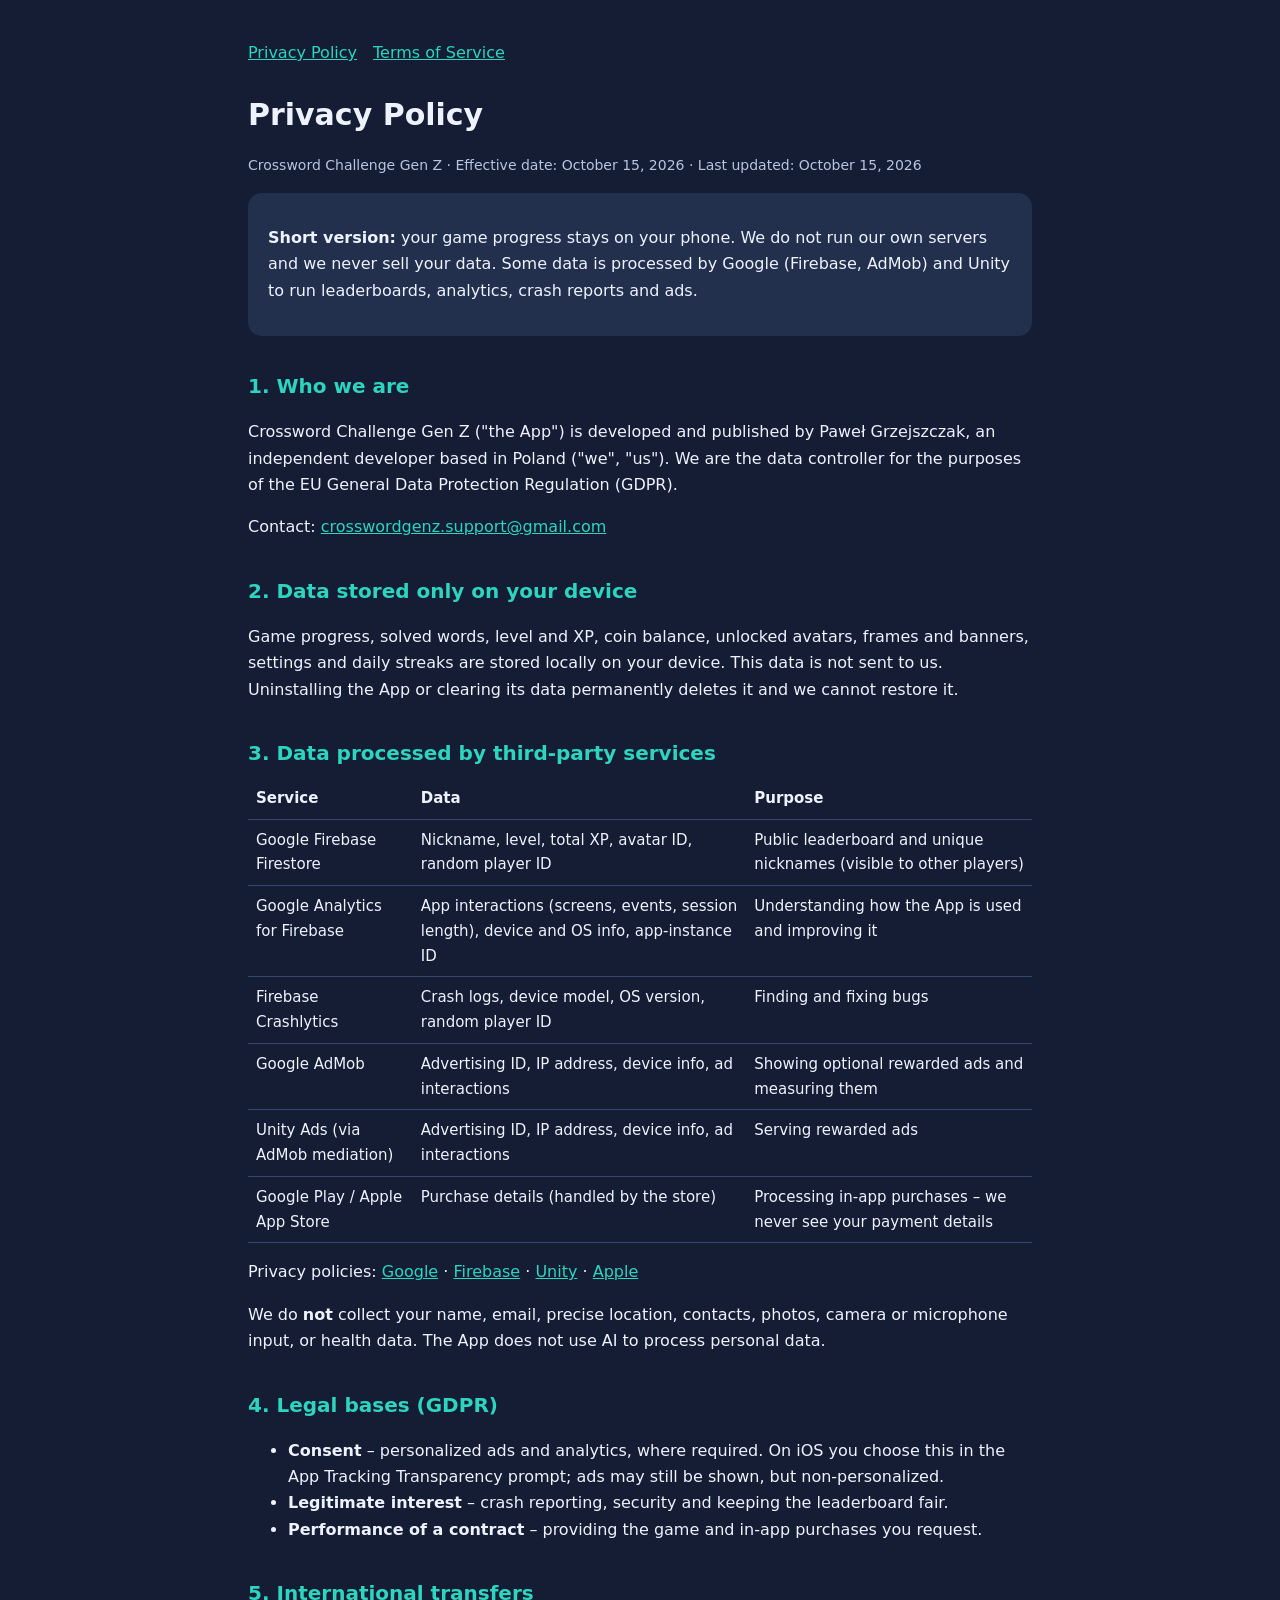
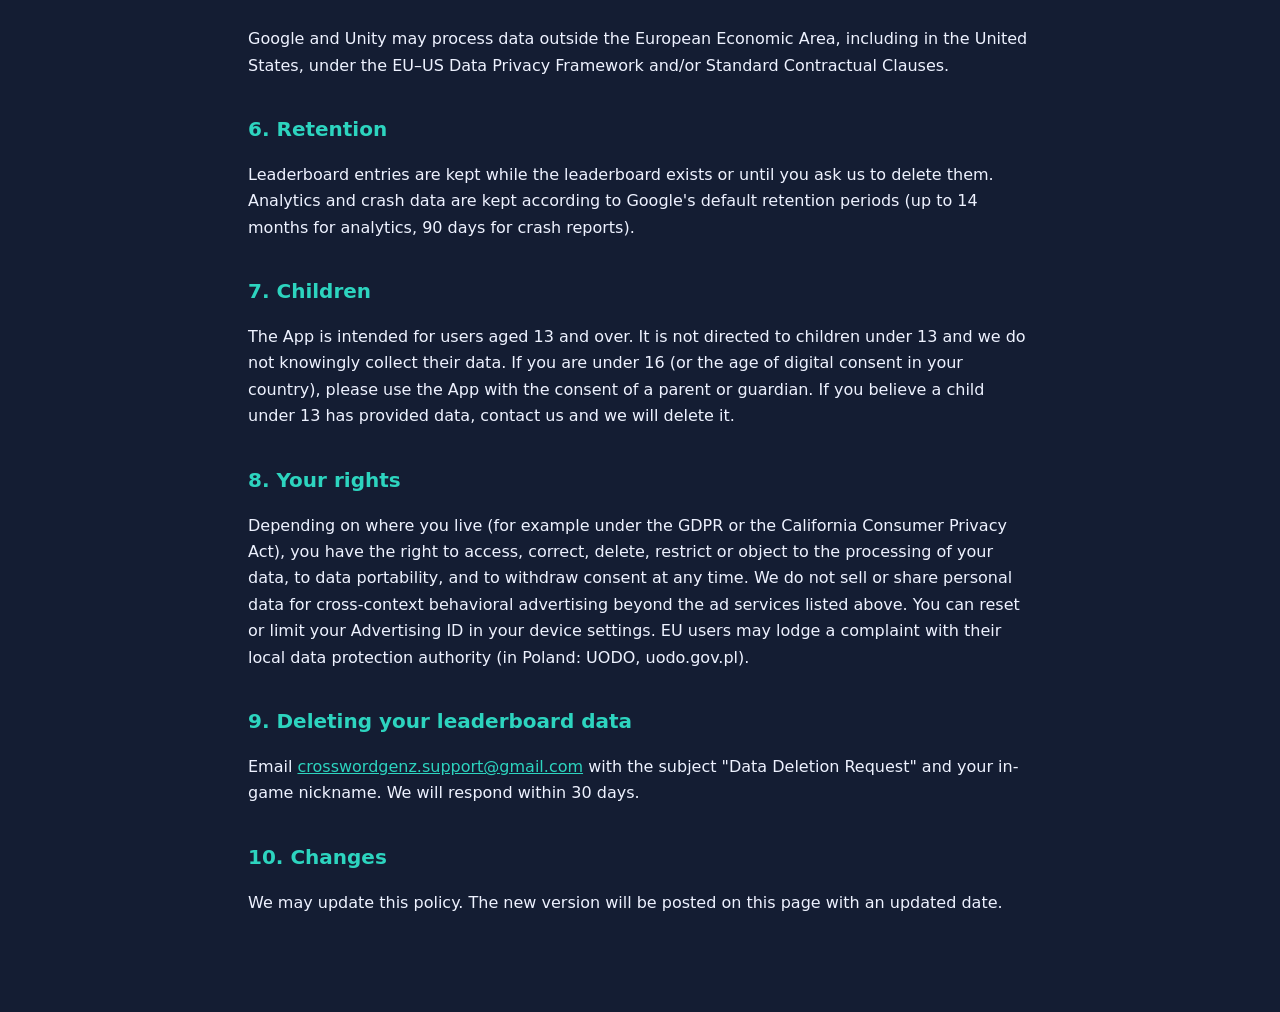
==== index.html @ 2d715bb1 "Privacy Policy and Terms of Service for Crossword Challenge Gen Z" ====
<!doctype html>
<html lang="en"><head><meta charset="utf-8"><meta name="viewport" content="width=device-width,initial-scale=1">
<title>Privacy Policy – Crossword Challenge Gen Z</title><link rel="stylesheet" href="style.css"></head>
<body><main>
<nav><a href="index.html">Privacy Policy</a><a href="terms.html">Terms of Service</a></nav>
<h1>Privacy Policy</h1>
<p class="muted">Crossword Challenge Gen Z · Effective date: October 15, 2026 · Last updated: October 15, 2026</p>

<div class="card">
<p><strong>Short version:</strong> your game progress stays on your phone. We do not run our own servers and we never sell your data. Some data is processed by Google (Firebase, AdMob) and Unity to run leaderboards, analytics, crash reports and ads.</p>
</div>

<h2>1. Who we are</h2>
<p>Crossword Challenge Gen Z ("the App") is developed and published by Paweł Grzejszczak, an independent developer based in Poland ("we", "us"). We are the data controller for the purposes of the EU General Data Protection Regulation (GDPR).</p>
<p>Contact: <a href="mailto:crosswordgenz.support@gmail.com">crosswordgenz.support@gmail.com</a></p>

<h2>2. Data stored only on your device</h2>
<p>Game progress, solved words, level and XP, coin balance, unlocked avatars, frames and banners, settings and daily streaks are stored locally on your device. This data is not sent to us. Uninstalling the App or clearing its data permanently deletes it and we cannot restore it.</p>

<h2>3. Data processed by third-party services</h2>
<table>
<tr><th>Service</th><th>Data</th><th>Purpose</th></tr>
<tr><td>Google Firebase Firestore</td><td>Nickname, level, total XP, avatar ID, random player ID</td><td>Public leaderboard and unique nicknames (visible to other players)</td></tr>
<tr><td>Google Analytics for Firebase</td><td>App interactions (screens, events, session length), device and OS info, app-instance ID</td><td>Understanding how the App is used and improving it</td></tr>
<tr><td>Firebase Crashlytics</td><td>Crash logs, device model, OS version, random player ID</td><td>Finding and fixing bugs</td></tr>
<tr><td>Google AdMob</td><td>Advertising ID, IP address, device info, ad interactions</td><td>Showing optional rewarded ads and measuring them</td></tr>
<tr><td>Unity Ads (via AdMob mediation)</td><td>Advertising ID, IP address, device info, ad interactions</td><td>Serving rewarded ads</td></tr>
<tr><td>Google Play / Apple App Store</td><td>Purchase details (handled by the store)</td><td>Processing in-app purchases – we never see your payment details</td></tr>
</table>
<p>Privacy policies: <a href="https://policies.google.com/privacy">Google</a> · <a href="https://firebase.google.com/support/privacy">Firebase</a> · <a href="https://unity.com/legal/privacy-policy">Unity</a> · <a href="https://www.apple.com/legal/privacy/">Apple</a></p>
<p>We do <strong>not</strong> collect your name, email, precise location, contacts, photos, camera or microphone input, or health data. The App does not use AI to process personal data.</p>

<h2>4. Legal bases (GDPR)</h2>
<ul>
<li><strong>Consent</strong> – personalized ads and analytics, where required. On iOS you choose this in the App Tracking Transparency prompt; ads may still be shown, but non-personalized.</li>
<li><strong>Legitimate interest</strong> – crash reporting, security and keeping the leaderboard fair.</li>
<li><strong>Performance of a contract</strong> – providing the game and in-app purchases you request.</li>
</ul>

<h2>5. International transfers</h2>
<p>Google and Unity may process data outside the European Economic Area, including in the United States, under the EU–US Data Privacy Framework and/or Standard Contractual Clauses.</p>

<h2>6. Retention</h2>
<p>Leaderboard entries are kept while the leaderboard exists or until you ask us to delete them. Analytics and crash data are kept according to Google's default retention periods (up to 14 months for analytics, 90 days for crash reports).</p>

<h2>7. Children</h2>
<p>The App is intended for users aged 13 and over. It is not directed to children under 13 and we do not knowingly collect their data. If you are under 16 (or the age of digital consent in your country), please use the App with the consent of a parent or guardian. If you believe a child under 13 has provided data, contact us and we will delete it.</p>

<h2>8. Your rights</h2>
<p>Depending on where you live (for example under the GDPR or the California Consumer Privacy Act), you have the right to access, correct, delete, restrict or object to the processing of your data, to data portability, and to withdraw consent at any time. We do not sell or share personal data for cross-context behavioral advertising beyond the ad services listed above. You can reset or limit your Advertising ID in your device settings. EU users may lodge a complaint with their local data protection authority (in Poland: UODO, uodo.gov.pl).</p>

<h2>9. Deleting your leaderboard data</h2>
<p>Email <a href="mailto:crosswordgenz.support@gmail.com?subject=Data%20Deletion%20Request">crosswordgenz.support@gmail.com</a> with the subject "Data Deletion Request" and your in-game nickname. We will respond within 30 days.</p>

<h2>10. Changes</h2>
<p>We may update this policy. The new version will be posted on this page with an updated date.</p>
</main></body></html>
---- style.css ----
:root{--bg:#141d33;--card:#22304d;--text:#eef2ff;--muted:#b8c4e0;--accent:#2dd4bf}
*{box-sizing:border-box}body{margin:0;background:var(--bg);color:var(--text);font:16px/1.65 system-ui,-apple-system,Segoe UI,Roboto,sans-serif}
main{max-width:820px;margin:0 auto;padding:40px 18px 80px}
h1{font-size:30px;margin:0 0 4px}h2{font-size:20px;margin:34px 0 8px;color:var(--accent)}
p,li{color:var(--text)}.muted{color:var(--muted);font-size:14px}a{color:var(--accent)}
.card{background:var(--card);border-radius:14px;padding:16px 20px;margin:16px 0}
table{width:100%;border-collapse:collapse;font-size:15px}td,th{border-bottom:1px solid #34466e;padding:8px;text-align:left;vertical-align:top}
nav{margin-bottom:24px}nav a{margin-right:16px}
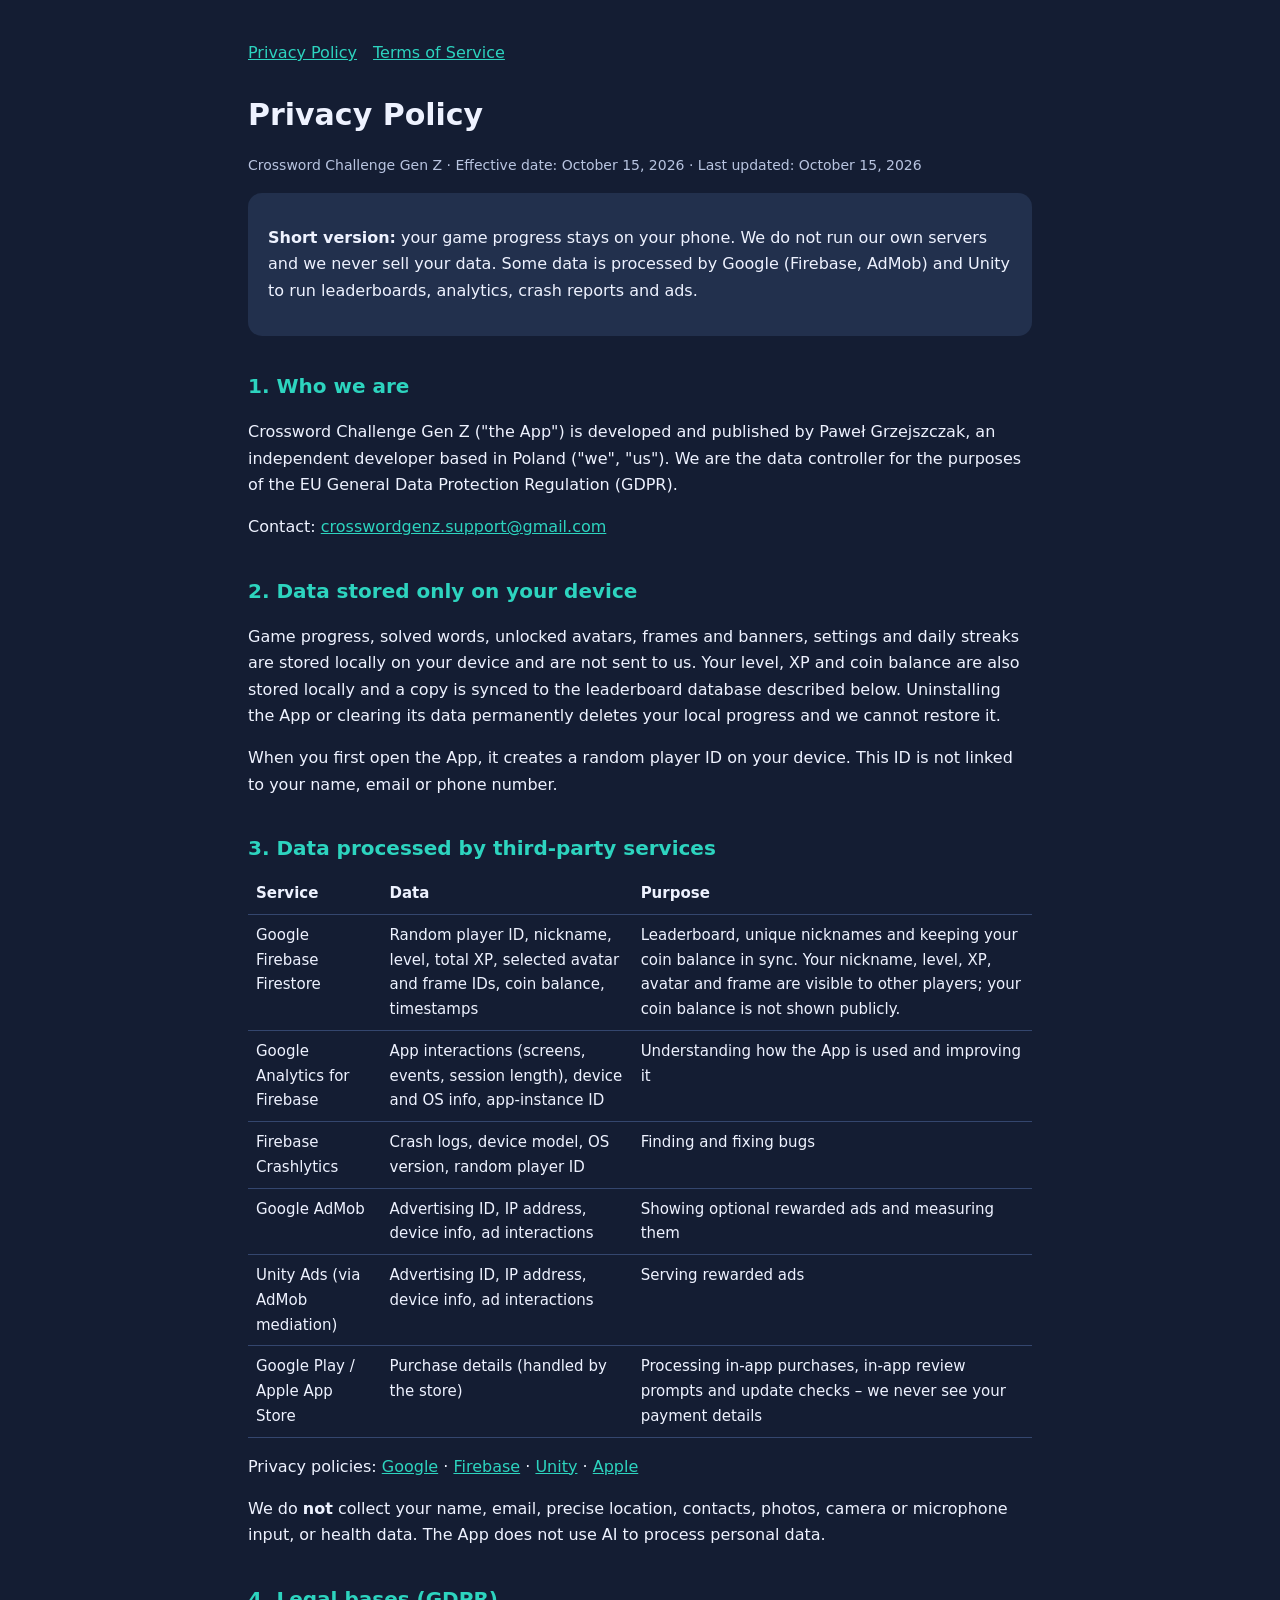
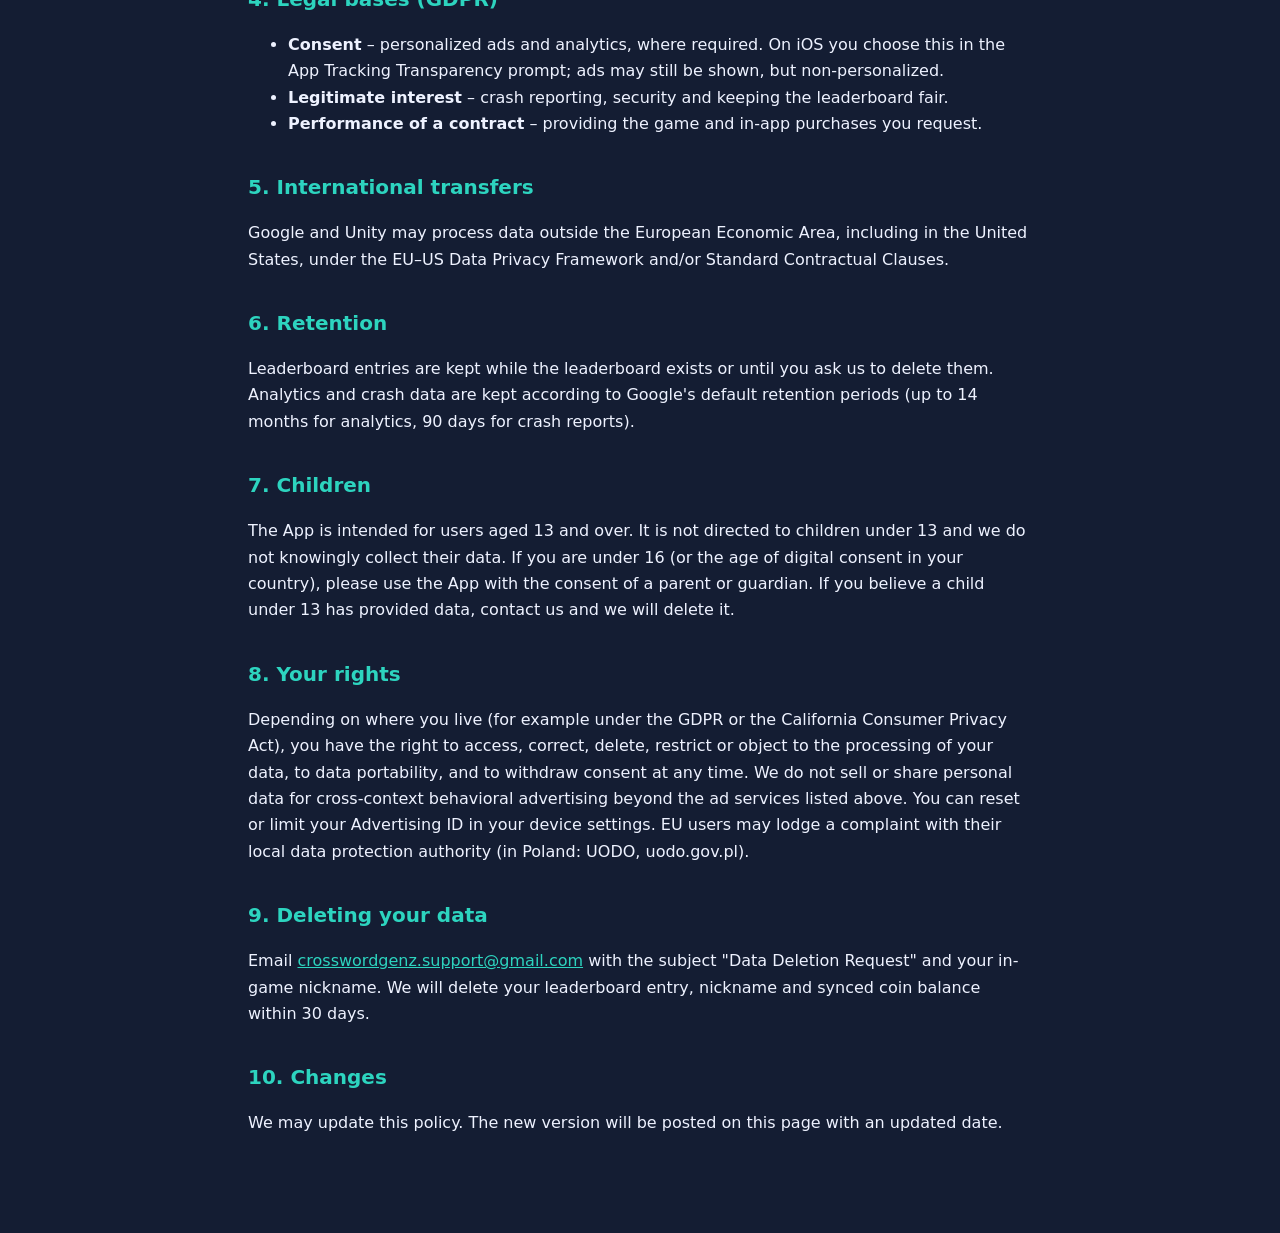
==== commit 34ce5060: "Privacy Policy: coin balance sync, leaderboard fields, player ID" ====
--- a/index.html
+++ b/index.html
@@ -15,17 +15,18 @@
 <p>Contact: <a href="mailto:crosswordgenz.support@gmail.com">crosswordgenz.support@gmail.com</a></p>
 
 <h2>2. Data stored only on your device</h2>
-<p>Game progress, solved words, level and XP, coin balance, unlocked avatars, frames and banners, settings and daily streaks are stored locally on your device. This data is not sent to us. Uninstalling the App or clearing its data permanently deletes it and we cannot restore it.</p>
+<p>Game progress, solved words, unlocked avatars, frames and banners, settings and daily streaks are stored locally on your device and are not sent to us. Your level, XP and coin balance are also stored locally and a copy is synced to the leaderboard database described below. Uninstalling the App or clearing its data permanently deletes your local progress and we cannot restore it.</p>
+<p>When you first open the App, it creates a random player ID on your device. This ID is not linked to your name, email or phone number.</p>
 
 <h2>3. Data processed by third-party services</h2>
 <table>
 <tr><th>Service</th><th>Data</th><th>Purpose</th></tr>
-<tr><td>Google Firebase Firestore</td><td>Nickname, level, total XP, avatar ID, random player ID</td><td>Public leaderboard and unique nicknames (visible to other players)</td></tr>
+<tr><td>Google Firebase Firestore</td><td>Random player ID, nickname, level, total XP, selected avatar and frame IDs, coin balance, timestamps</td><td>Leaderboard, unique nicknames and keeping your coin balance in sync. Your nickname, level, XP, avatar and frame are visible to other players; your coin balance is not shown publicly.</td></tr>
 <tr><td>Google Analytics for Firebase</td><td>App interactions (screens, events, session length), device and OS info, app-instance ID</td><td>Understanding how the App is used and improving it</td></tr>
 <tr><td>Firebase Crashlytics</td><td>Crash logs, device model, OS version, random player ID</td><td>Finding and fixing bugs</td></tr>
 <tr><td>Google AdMob</td><td>Advertising ID, IP address, device info, ad interactions</td><td>Showing optional rewarded ads and measuring them</td></tr>
 <tr><td>Unity Ads (via AdMob mediation)</td><td>Advertising ID, IP address, device info, ad interactions</td><td>Serving rewarded ads</td></tr>
-<tr><td>Google Play / Apple App Store</td><td>Purchase details (handled by the store)</td><td>Processing in-app purchases – we never see your payment details</td></tr>
+<tr><td>Google Play / Apple App Store</td><td>Purchase details (handled by the store)</td><td>Processing in-app purchases, in-app review prompts and update checks – we never see your payment details</td></tr>
 </table>
 <p>Privacy policies: <a href="https://policies.google.com/privacy">Google</a> · <a href="https://firebase.google.com/support/privacy">Firebase</a> · <a href="https://unity.com/legal/privacy-policy">Unity</a> · <a href="https://www.apple.com/legal/privacy/">Apple</a></p>
 <p>We do <strong>not</strong> collect your name, email, precise location, contacts, photos, camera or microphone input, or health data. The App does not use AI to process personal data.</p>
@@ -49,8 +50,8 @@
 <h2>8. Your rights</h2>
 <p>Depending on where you live (for example under the GDPR or the California Consumer Privacy Act), you have the right to access, correct, delete, restrict or object to the processing of your data, to data portability, and to withdraw consent at any time. We do not sell or share personal data for cross-context behavioral advertising beyond the ad services listed above. You can reset or limit your Advertising ID in your device settings. EU users may lodge a complaint with their local data protection authority (in Poland: UODO, uodo.gov.pl).</p>
 
-<h2>9. Deleting your leaderboard data</h2>
-<p>Email <a href="mailto:crosswordgenz.support@gmail.com?subject=Data%20Deletion%20Request">crosswordgenz.support@gmail.com</a> with the subject "Data Deletion Request" and your in-game nickname. We will respond within 30 days.</p>
+<h2>9. Deleting your data</h2>
+<p>Email <a href="mailto:crosswordgenz.support@gmail.com?subject=Data%20Deletion%20Request">crosswordgenz.support@gmail.com</a> with the subject "Data Deletion Request" and your in-game nickname. We will delete your leaderboard entry, nickname and synced coin balance within 30 days.</p>
 
 <h2>10. Changes</h2>
 <p>We may update this policy. The new version will be posted on this page with an updated date.</p>
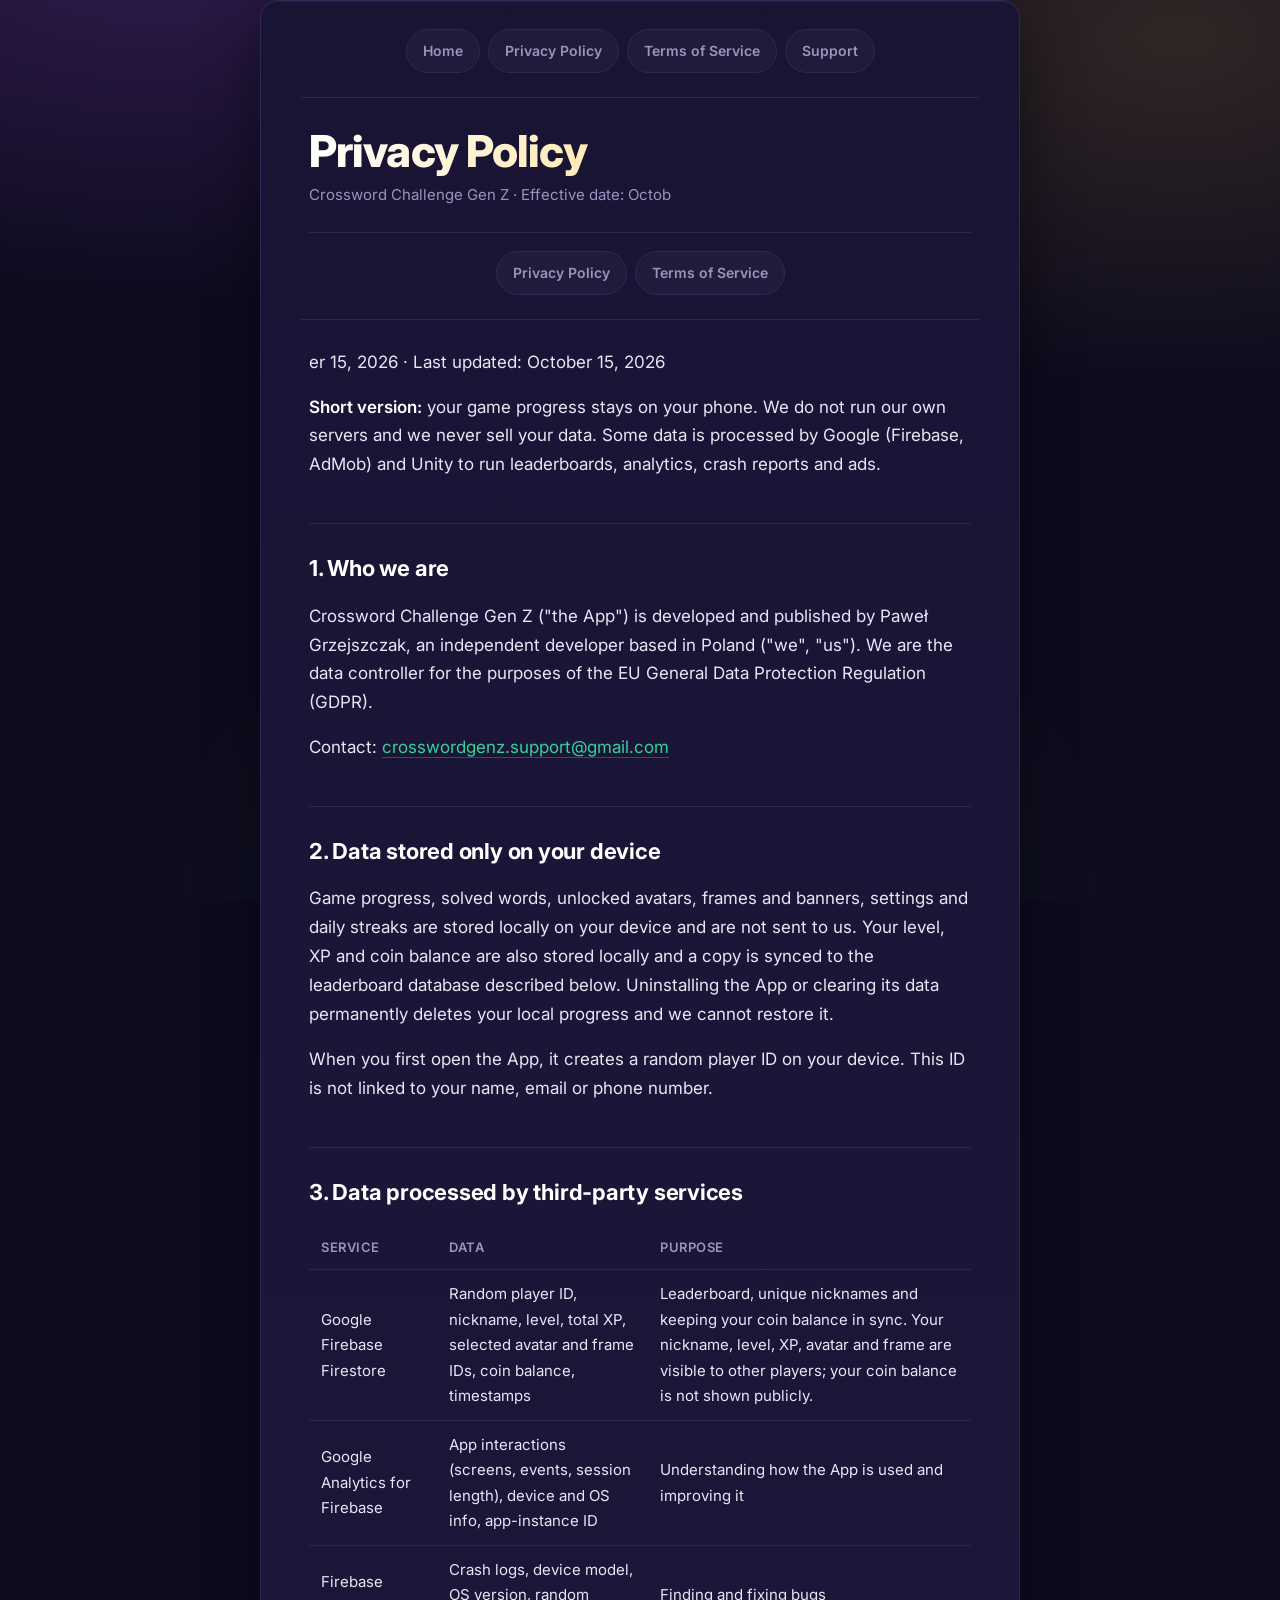
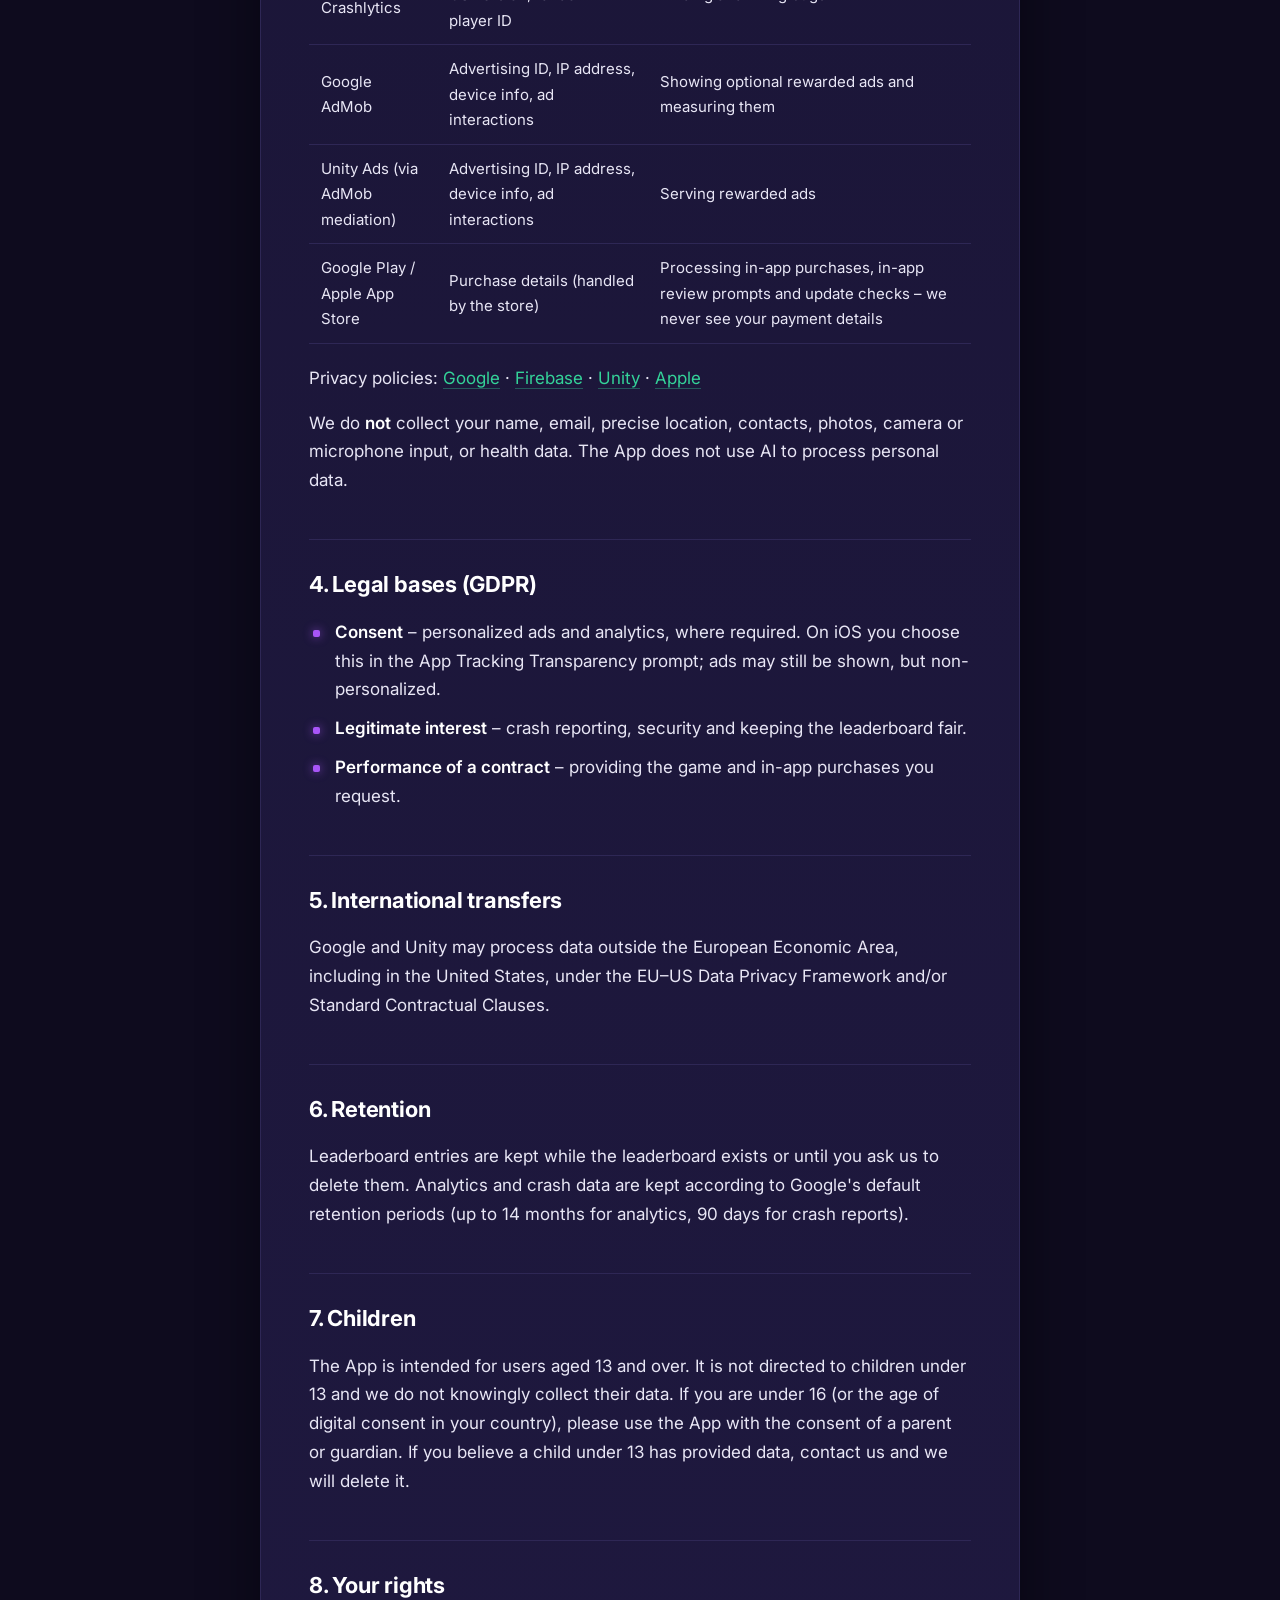
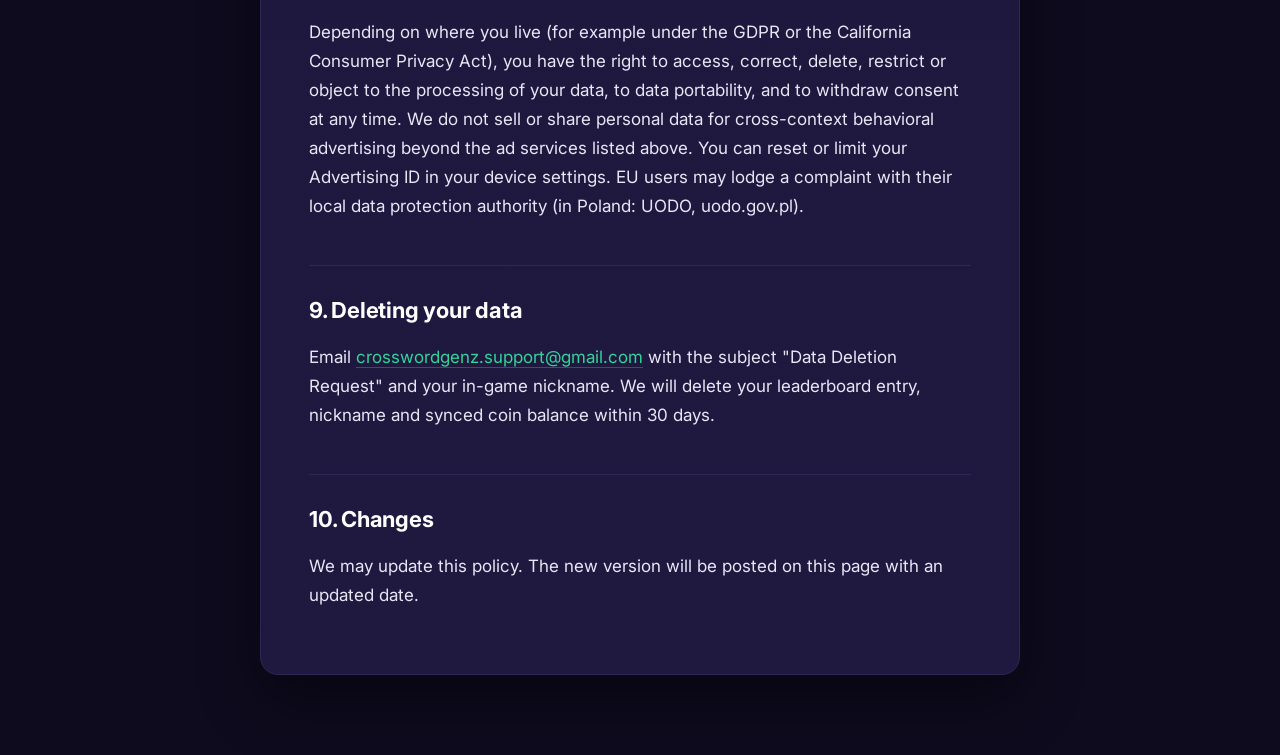
==== commit 7387bf52: "Update index.html" ====
--- a/index.html
+++ b/index.html
@@ -2,9 +2,9 @@
 <html lang="en"><head><meta charset="utf-8"><meta name="viewport" content="width=device-width,initial-scale=1">
 <title>Privacy Policy – Crossword Challenge Gen Z</title><link rel="stylesheet" href="style.css"></head>
 <body><main>
-<nav><a href="index.html">Privacy Policy</a><a href="terms.html">Terms of Service</a></nav>
+<nav><a href="https://crosswordgenz.github.io">Home</a><a href="index.html">Privacy Policy</a><a href="terms.html">Terms of Service</a><a href="https://crosswordgenz.github.io/Support/">Support</a></nav>
 <h1>Privacy Policy</h1>
-<p class="muted">Crossword Challenge Gen Z · Effective date: October 15, 2026 · Last updated: October 15, 2026</p>
+<p class="muted">Crossword Challenge Gen Z · Effective date: Octob<nav><a href="index.html">Privacy Policy</a><a href="terms.html">Terms of Service</a></nav>er 15, 2026 · Last updated: October 15, 2026</p>
 
 <div class="card">
 <p><strong>Short version:</strong> your game progress stays on your phone. We do not run our own servers and we never sell your data. Some data is processed by Google (Firebase, AdMob) and Unity to run leaderboards, analytics, crash reports and ads.</p>
--- a/style.css
+++ b/style.css
@@ -1,8 +1,255 @@
-:root{--bg:#141d33;--card:#22304d;--text:#eef2ff;--muted:#b8c4e0;--accent:#2dd4bf}
-*{box-sizing:border-box}body{margin:0;background:var(--bg);color:var(--text);font:16px/1.65 system-ui,-apple-system,Segoe UI,Roboto,sans-serif}
-main{max-width:820px;margin:0 auto;padding:40px 18px 80px}
-h1{font-size:30px;margin:0 0 4px}h2{font-size:20px;margin:34px 0 8px;color:var(--accent)}
-p,li{color:var(--text)}.muted{color:var(--muted);font-size:14px}a{color:var(--accent)}
-.card{background:var(--card);border-radius:14px;padding:16px 20px;margin:16px 0}
-table{width:100%;border-collapse:collapse;font-size:15px}td,th{border-bottom:1px solid #34466e;padding:8px;text-align:left;vertical-align:top}
-nav{margin-bottom:24px}nav a{margin-right:16px}
+/* Crossword Challenge Gen Z — legal & support pages
+   Drop-in replacement for style.css. No HTML changes required. */
+
+@import url('https://fonts.googleapis.com/css2?family=Inter:wght@400;500;600;800&display=swap');
+
+:root {
+  --bg:          #0E0B1E;
+  --bg-2:        #141029;
+  --card:        #191434;
+  --card-2:      #1F1940;
+  --line:        #2E2755;
+  --text:        #E8E6F5;
+  --muted:       #9A94BE;
+  --gold:        #FFC94D;
+  --violet:      #A855F7;
+  --teal:        #34D399;
+  --radius:      18px;
+  --maxw:        760px;
+}
+
+* { box-sizing: border-box; }
+
+html { -webkit-text-size-adjust: 100%; scroll-behavior: smooth; }
+
+body {
+  margin: 0;
+  padding: 0 20px 80px;
+  background:
+    radial-gradient(1100px 620px at 12% -8%,  rgba(168,85,247,.22), transparent 60%),
+    radial-gradient(900px  560px at 92% 4%,   rgba(255,201,77,.14), transparent 62%),
+    radial-gradient(800px  600px at 50% 100%, rgba(52,211,153,.10), transparent 60%),
+    var(--bg);
+  background-attachment: fixed;
+  color: var(--text);
+  font-family: 'Inter', -apple-system, BlinkMacSystemFont, 'Segoe UI', Roboto, Helvetica, Arial, sans-serif;
+  font-size: 17px;
+  line-height: 1.7;
+  -webkit-font-smoothing: antialiased;
+}
+
+main {
+  max-width: var(--maxw);
+  margin: 0 auto;
+  padding: 0;
+}
+
+/* ---------- Top navigation ---------- */
+
+nav {
+  display: flex;
+  flex-wrap: wrap;
+  gap: 8px;
+  justify-content: center;
+  max-width: var(--maxw);
+  margin: 0 auto;
+  padding: 26px 0 34px;
+}
+
+nav a {
+  display: inline-block;
+  padding: 9px 16px;
+  border: 1px solid var(--line);
+  border-radius: 999px;
+  background: rgba(255,255,255,.03);
+  color: var(--muted);
+  font-size: 14px;
+  font-weight: 600;
+  text-decoration: none;
+  transition: color .15s ease, border-color .15s ease, background .15s ease, transform .15s ease;
+}
+
+nav a:hover {
+  color: var(--text);
+  border-color: var(--violet);
+  background: rgba(168,85,247,.12);
+  transform: translateY(-1px);
+}
+
+/* ---------- Headings ---------- */
+
+h1 {
+  margin: 0 0 6px;
+  font-size: clamp(32px, 6vw, 44px);
+  font-weight: 800;
+  letter-spacing: -0.02em;
+  line-height: 1.15;
+  background: linear-gradient(100deg, #FFFFFF 0%, #FFE9B0 45%, var(--gold) 100%);
+  -webkit-background-clip: text;
+  background-clip: text;
+  color: transparent;
+}
+
+h2 {
+  margin: 44px 0 14px;
+  padding-top: 26px;
+  border-top: 1px solid var(--line);
+  font-size: 22px;
+  font-weight: 700;
+  letter-spacing: -0.01em;
+  color: #FFFFFF;
+}
+
+h3 {
+  margin: 28px 0 8px;
+  font-size: 17px;
+  font-weight: 600;
+  color: var(--gold);
+}
+
+/* ---------- Text ---------- */
+
+p { margin: 0 0 16px; }
+
+.muted,
+h1 + p {
+  color: var(--muted);
+  font-size: 15px;
+}
+
+h1 + p {
+  margin-bottom: 30px;
+  padding-bottom: 24px;
+  border-bottom: 1px solid var(--line);
+}
+
+strong { color: #FFFFFF; font-weight: 600; }
+
+a {
+  color: var(--teal);
+  text-decoration: none;
+  border-bottom: 1px solid rgba(52,211,153,.35);
+  transition: color .15s ease, border-color .15s ease;
+}
+
+a:hover { color: #6EE7B7; border-bottom-color: #6EE7B7; }
+
+/* ---------- Lists ---------- */
+
+ul, ol { margin: 0 0 18px; padding-left: 0; }
+
+ul { list-style: none; }
+
+ul li {
+  position: relative;
+  margin-bottom: 10px;
+  padding-left: 26px;
+}
+
+ul li::before {
+  content: "";
+  position: absolute;
+  left: 4px;
+  top: .72em;
+  width: 7px;
+  height: 7px;
+  border-radius: 2px;
+  background: var(--violet);
+  box-shadow: 0 0 10px rgba(168,85,247,.7);
+}
+
+ol { padding-left: 24px; }
+ol li { margin-bottom: 10px; padding-left: 4px; }
+ol li::marker { color: var(--gold); font-weight: 700; }
+
+/* ---------- Content card ---------- */
+
+main > h1 { position: relative; }
+
+main > h1,
+main > p,
+main > h2,
+main > h3,
+main > ul,
+main > ol,
+main > table {
+  position: relative;
+  z-index: 1;
+}
+
+main::before {
+  content: "";
+  position: absolute;
+  inset: auto;
+  display: none;
+}
+
+/* Card wrapper effect: applied to <main> itself */
+main {
+  background: linear-gradient(180deg, var(--card) 0%, var(--card-2) 100%);
+  border: 1px solid var(--line);
+  border-radius: var(--radius);
+  padding: 40px clamp(20px, 5vw, 48px) 48px;
+  box-shadow:
+    0 24px 60px rgba(0,0,0,.45),
+    inset 0 1px 0 rgba(255,255,255,.05);
+}
+
+/* nav sits above the card */
+body > nav,
+main > nav {
+  background: transparent;
+}
+
+main > nav {
+  margin: -12px -8px 28px;
+  padding: 0 0 24px;
+  border-bottom: 1px solid var(--line);
+}
+
+/* ---------- Tables ---------- */
+
+table {
+  width: 100%;
+  margin: 0 0 20px;
+  border-collapse: collapse;
+  font-size: 15px;
+}
+
+th, td {
+  padding: 11px 12px;
+  border-bottom: 1px solid var(--line);
+  text-align: left;
+}
+
+th { color: var(--muted); font-weight: 600; font-size: 13px; text-transform: uppercase; letter-spacing: .04em; }
+
+/* ---------- Footer ---------- */
+
+footer {
+  max-width: var(--maxw);
+  margin: 28px auto 0;
+  color: var(--muted);
+  font-size: 13px;
+  text-align: center;
+}
+
+/* ---------- Small screens ---------- */
+
+@media (max-width: 560px) {
+  body { padding: 0 14px 56px; font-size: 16px; }
+  main { padding: 28px 20px 34px; border-radius: 14px; }
+  nav { padding: 18px 0 22px; }
+  nav a { padding: 8px 13px; font-size: 13px; }
+  h2 { margin-top: 34px; font-size: 20px; }
+}
+
+/* ---------- Print ---------- */
+
+@media print {
+  body { background: #fff; color: #000; }
+  main { background: #fff; border: 0; box-shadow: none; }
+  h1 { color: #000; background: none; -webkit-text-fill-color: #000; }
+  nav { display: none; }
+  a { color: #000; border: 0; }
+}
